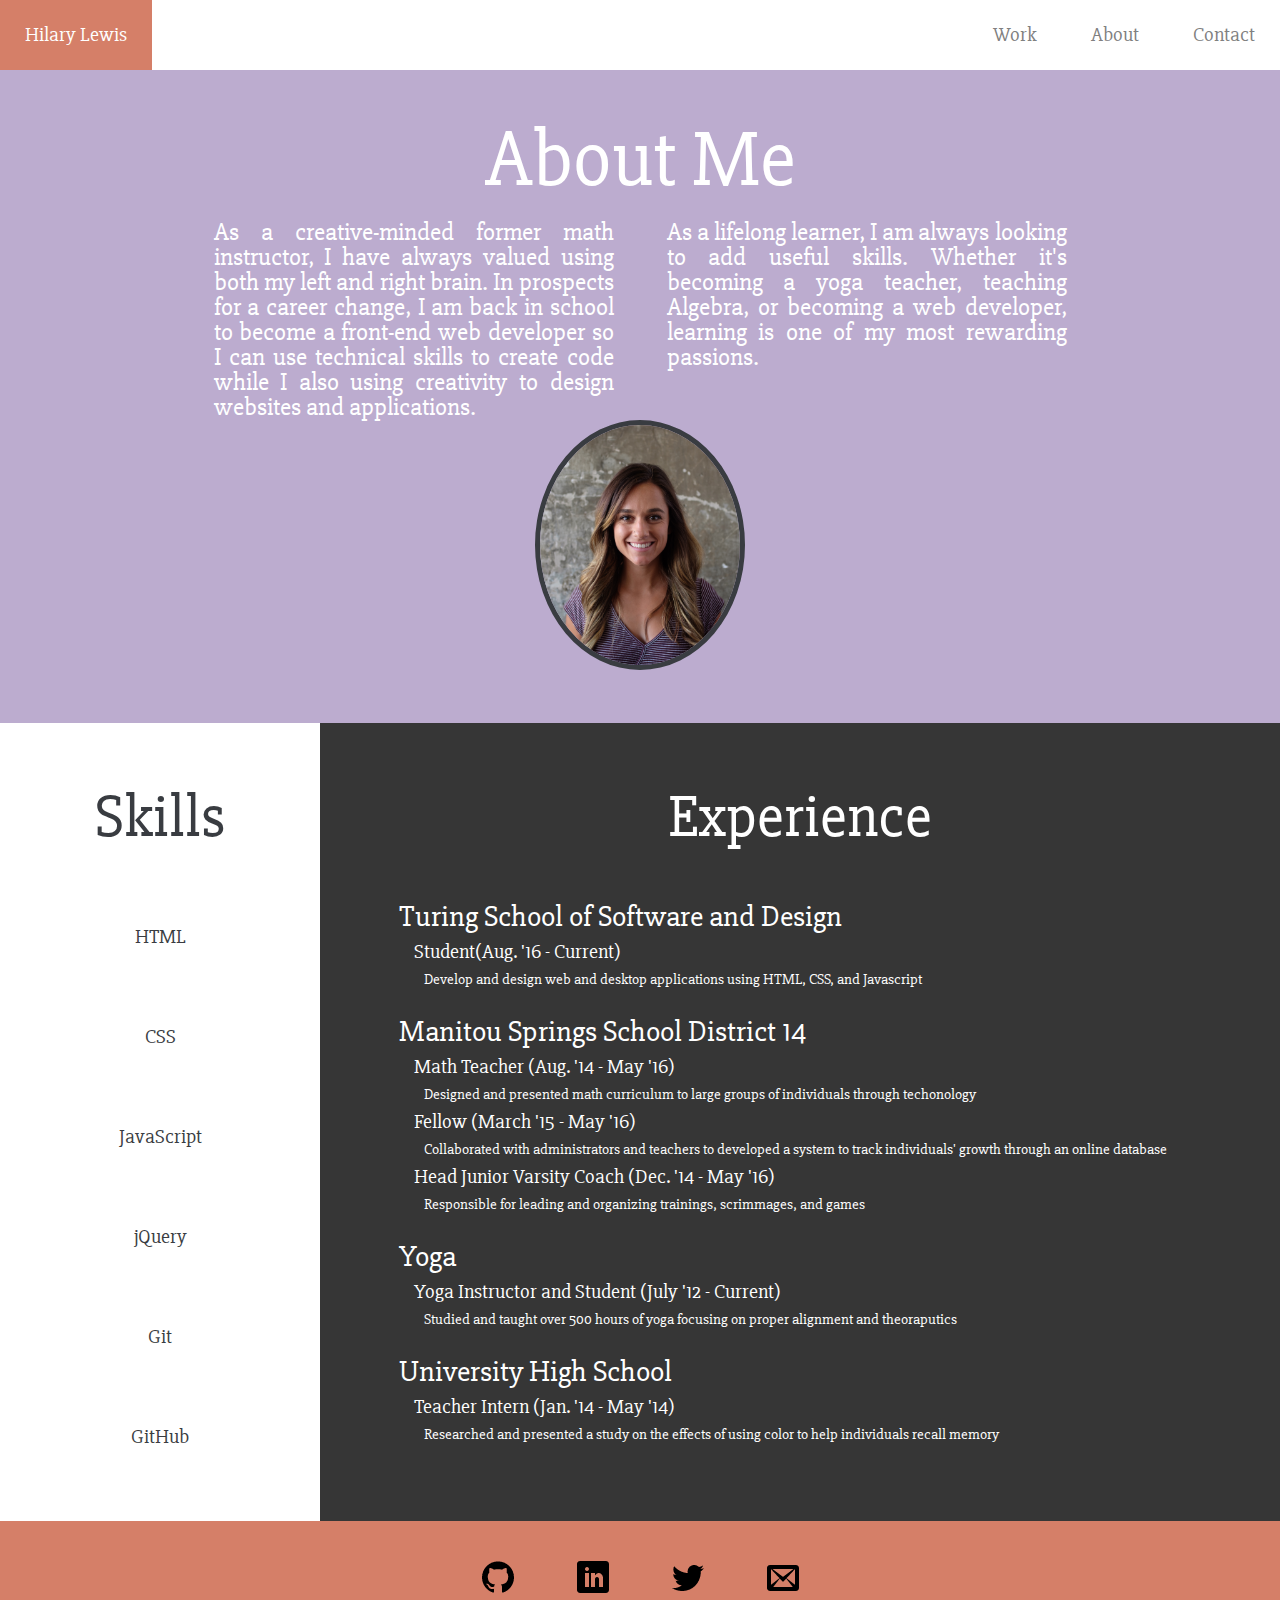
==== about-me.html @ 9472b470 "first commit for portfolio rough draft" ====
<!DOCTYPE html>

<html>
  <head>
    <title>About Me</title>
    <link rel="stylesheet" type="text/css" href="reset.css">
    <link rel="stylesheet" type="text/css" href="styles.css">
    <link href="https://fonts.googleapis.com/css?family=Slabo+27px" rel="stylesheet">
  </head>

  <body>
    <header>
      <h1> <a href="file:///Users/hilarylewis/Documents/Turing/Module-1/Projects/Portfolio/home.html">Hilary Lewis</a></h1>
      <nav>
        <ul>
          <li><a href="file:///Users/hilarylewis/Documents/Turing/Module-1/Projects/Portfolio/my-work.html">Work</a></li>
          <li><a href="file:///Users/hilarylewis/Documents/Turing/Module-1/Projects/Portfolio/about-me.html">About</a></li>
          <li><a href="file:///Users/hilarylewis/Documents/Turing/Module-1/Projects/Portfolio/contact-me.html">Contact</a></li>
        </ul>
      </nav>
    </header>

    <section class="bio">
      <h2>About Me</h2>
      <p id="paragraph-1">As a creative-minded former math instructor, I have always valued using both my left and right brain. In prospects for a career change, I am back in school to become a front-end web developer so I can use technical skills to create code while I also using creativity to design websites and applications.</p>

      <p id="paragraph-2">As a lifelong learner, I am always looking to add useful skills. Whether it's becoming a yoga teacher, teaching Algebra, or becoming a web developer, learning is one of my most rewarding passions.</p>

      <br>

      <img src="./images/hilary-lewis.jpg" alt="Hilary Lewis" />
    </section>

    <section id="skills">
      <h3>Skills</h3>
        <h5>HTML</h5>
        <h5>CSS</h5>
        <h5>JavaScript</h5>
        <h5>jQuery</h5>
        <h5>Git</h5>
        <h5>GitHub</h5>
    </section>

    <section id="experience">
      <h3>Experience</h3>
      <article class="jobs">
        <h4>Turing School of Software and Design</h4>
        <h5>Student(Aug. '16 - Current)</h5>
        <p>Develop and design web and desktop applications using HTML, CSS, and Javascript </p>
      </article>

      <article class="jobs">
        <h4>Manitou Springs School District 14</h4>
        <h5>Math Teacher (Aug. '14 - May '16)</h5>
        <p>Designed and presented math curriculum to large groups of individuals through techonology</p>

        <h5>Fellow (March '15 - May '16)</h5>
        <p>Collaborated with administrators and teachers to developed a system to track individuals' growth through an online database</p>

        <h5>Head Junior Varsity Coach (Dec. '14 - May '16)</h5>
        <p>Responsible for leading and organizing trainings, scrimmages, and games</p>
      </article>

      <article class="jobs">
        <h4>Yoga</h4>
          <h5>Yoga Instructor and Student (July '12 - Current)</h5>
            <p>Studied and taught over 500 hours of yoga focusing on proper alignment and theoraputics</p>
      </article>

      <article class="jobs">
        <h4>University High School</h4>
          <h5>Teacher Intern (Jan. '14 - May '14)</h5>
            <p>Researched and presented a study on the effects of using color to help individuals recall memory</p>
      </article>
    </section>

    <footer>
      <a href="https://github.com/hilarylewis92" target="_blank"><img src="images/github.png" alt="github" /></a>
      <a href="https://www.linkedin.com/in/hilary-lewis-b276277b" target="_blank"><img src="images/linkedin.png" alt="linkedin" /></a>
      <a href="https://twitter.com/hilarylewis92" target="_blank"><img src="images/twitter.png" alt="twitter" /></a>
      <a href="mailto:hilarylewis92@gmail.com"><img src="images/envelop.png" alt="email" /></a>
    </footer>

  </body>
</html>
---- styles.css ----
body {
  font-family: 'Slabo 27px', serif;
}

/*header navigation bar*/
header {
  background-color: white;
  height: 70px;
}
h1 {
  display: inline-block;
}
h1 a {
  display: inline-block;
  padding: 25px;
  font-size: 20px;
  color: gray;
  text-decoration: none;
}
h1 a:hover {
  background-color: rgb(213, 127, 104);
  color: white;
  height: 20px;
  text-decoration: none;
}
nav{
  float: right;
  font-size: 20px;
}
li {
  display: inline-block;
}
li a{
  display: inline-block;
  padding: 25px;
  color: gray;
  text-decoration: none;
}
li a:hover {
  background-color: rgb(123, 114, 170);
  color: white;
  height: 20px;
}

/*footer*/
footer {
  background-color: rgb(205, 194, 235);
  height: 70px;
  text-align: center;
  padding-top: 40px
}
footer a {
  padding: 30px;
}
footer img:hover {
  height: 40px;
  width: 40px;
}

/*Home page*/
#hero {
  text-align: center;
  padding: 150px;
  background: url("./images/background-image.jpg") no-repeat;
  background-size: cover;
}

#hero h2 {
  font-size: 80px;
  color: white !important;
  padding-bottom: 20px;
}

#hero a {
  font-size: 30px;
  text-transform: uppercase;
  text-decoration: none;
  color: rgb(57, 60, 65);
}

a {
  text-decoration: none;
}

.button {
  background-color: rgb(208, 208, 208);
 border: 1px solid gray;
 padding: 10px 30px;
 text-align: center;
 display: inline-block;
 font-size: 16px;
}

.more-button {
  font-size: 30px;
  text-align: center;
  margin: 60px;
}

.button:hover {
  background-color: gray;
}

.container {
  position: relative;
  height: 550px;
}

.container h3 {
  color: rgb(57, 60, 65) !important;
  font-size: 60px;
  margin: 60px 0px;
  text-align: center;
}

.three-columns-1 {
  display: inline-block;
  margin-left: 170px;
  margin-right: 270px;
}

.three-columns-2 {
  display: inline-block;

}

.three-columns-3 {
  display: inline-block;
  margin-left: 270px;
}

.discription {
  opacity: 0;
  position: absolute;
  text-align: center;
  width: 250px;
  margin: 120px 25px;;
  color: white;
  background: #000000;
  display: none;
}

a:hover .picture {
  display: clear;
  ocacity: 0.8;
}

.picture {
  border-radius: 100%;
  border: 2px solid gray;
  height: 280px;
  width: 280px;
  position: absolute;
}

.project-title {
  text-decoration: none;
  font-size: 25px;
  margin-top: 260px;
  color: gray;
}


footer {
  background-color: rgb(213, 127, 104);
  height: 70px;
  text-align: center;
  padding-top: 40px
}

footer a {
  padding: 30px;
}

footer img:hover {
  height: 30px;
  width: 30px;
}

.bio {
  text-align: center;
  background: rgb(188, 172, 207);
  padding: 50px;
  color:  rgb(57, 60, 65);
}

.bio h2 {
  font-size: 80px;
  color: white;
}

.bio p {
  font-size: 25px;
  text-align: justify;
  color: white;
  margin-top: 20px;
}

#paragraph-1 {
  display: inline-block;
  vertical-align: top;
  width: 400px;
}
#paragraph-2 {
  vertical-align: top;
  display: inline-block;
  margin-left: 50px;
  width: 400px;
}

.bio img {
  height: 240px;
  width: 200px;
  border-radius: 100%;
  border: 5px solid rgb(57, 60, 65);
}

#skills {
  color:  rgb(57, 60, 65);
  padding: 5%;
  text-align: center;
  display: inline-block;
  width: 15%;
  float: left;
}

#skills h3 {
  font-size: 60px;
  padding-bottom: 40px;
  text-align: center;
}

#skills h5 {
  font-size: 20px;
  display: block;
  padding: 40px
}


#experience {
  padding: 5%;
  color:  white;
  background-color: rgb(54, 54, 54);
  text-align: left;
  display: inline-block;
  width: 65%;
}

#experience .jobs {
  padding: 10px;
}

#experience h3 {
  font-size: 60px;
  padding-bottom: 40px;
  text-align: center;
}

#experience h4 {
  font-size: 30px;
  padding: 5px;
}

#experience h5 {
  font-size: 20px;
  padding: 5px 20px;
}

#experience p {
  padding: 5px 30px;
  font-size: 15px;
}

#mywork {
  background-color: rgb(54, 54, 54);
  position: relative;
  height: 800px;
}

#mywork h3 {
  color: white !important;
  font-size: 60px;
  /*margin: 20px 0px;*/
  text-align: center;
}

@media screen and (max-width: 880px) {
  #experience, #skills {
    display: block;
    width: 100%;
  }

  #skills {
    background-color: white;
  }

  #skills h5 {
    display: inline-block;
    padding: 15px;
  }

  #experience h3 {
    margin-top: 200px;
  }
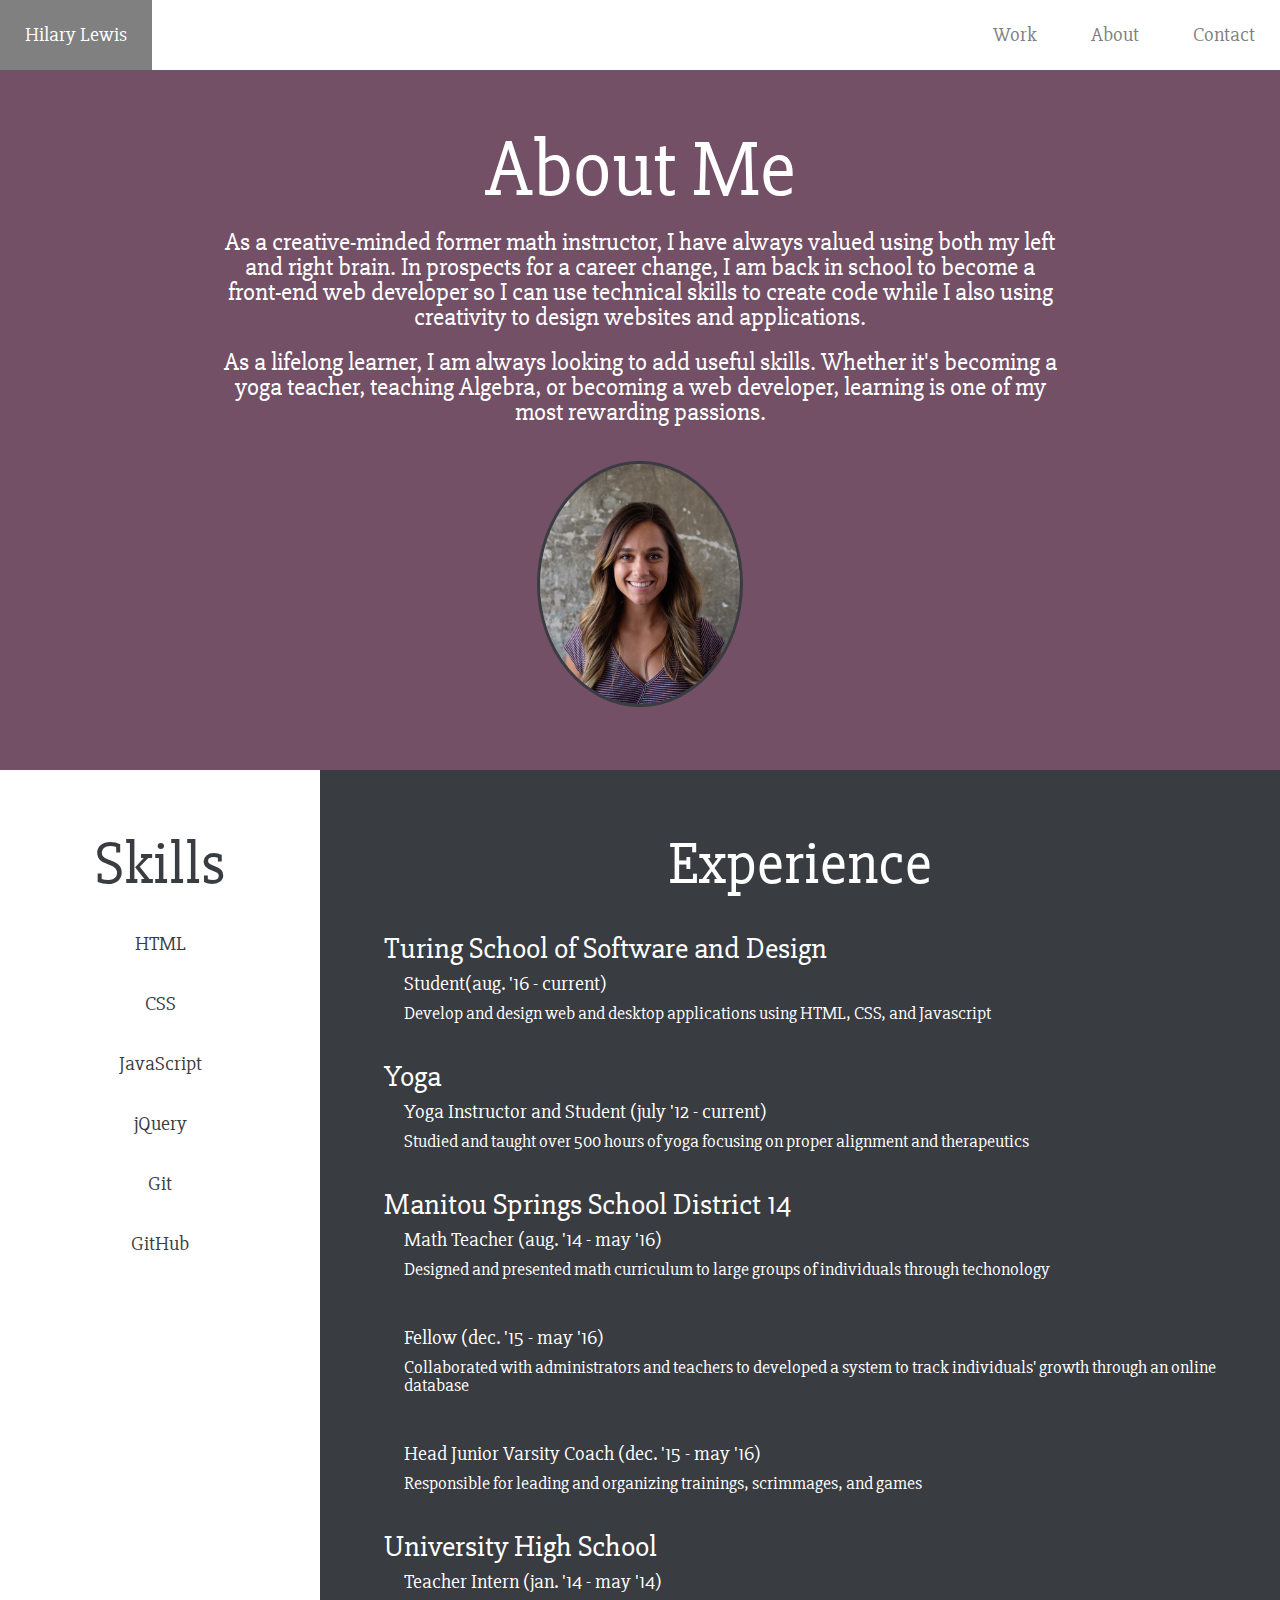
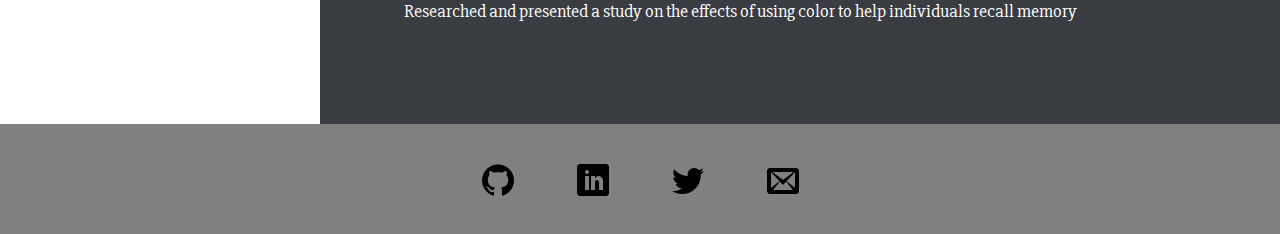
==== commit aeacd0ed: "updated mission statement" ====
--- a/about-me.html
+++ b/about-me.html
@@ -22,9 +22,9 @@
 
     <section class="bio">
       <h2>About Me</h2>
-      <p id="paragraph-1">As a creative-minded former math instructor, I have always valued using both my left and right brain. In prospects for a career change, I am back in school to become a front-end web developer so I can use technical skills to create code while I also using creativity to design websites and applications.</p>
+      <p class="paragraph">As a creative-minded former math instructor, I have always valued using both my left and right brain. In prospects for a career change, I am back in school to become a front-end web developer so I can use technical skills to create code while I also using creativity to design websites and applications.</p>
 
-      <p id="paragraph-2">As a lifelong learner, I am always looking to add useful skills. Whether it's becoming a yoga teacher, teaching Algebra, or becoming a web developer, learning is one of my most rewarding passions.</p>
+      <p class="paragraph">As a lifelong learner, I am always looking to add useful skills. Whether it's becoming a yoga teacher, teaching Algebra, or becoming a web developer, learning is one of my most rewarding passions.</p>
 
       <br>
 
@@ -45,31 +45,33 @@
       <h3>Experience</h3>
       <article class="jobs">
         <h4>Turing School of Software and Design</h4>
-        <h5>Student(Aug. '16 - Current)</h5>
+        <h5>Student(aug. '16 - current)</h5>
         <p>Develop and design web and desktop applications using HTML, CSS, and Javascript </p>
       </article>
 
       <article class="jobs">
+        <h4>Yoga</h4>
+        <h5>Yoga Instructor and Student (july '12 - current)</h5>
+        <p>Studied and taught over 500 hours of yoga focusing on proper alignment and therapeutics</p>
+      </article>
+
+      <article class="jobs">
         <h4>Manitou Springs School District 14</h4>
-        <h5>Math Teacher (Aug. '14 - May '16)</h5>
+
+        <h5>Math Teacher (aug. '14 - may '16)</h5>
         <p>Designed and presented math curriculum to large groups of individuals through techonology</p>
 
-        <h5>Fellow (March '15 - May '16)</h5>
+        <h5>Fellow (dec. '15 - may '16)</h5>
         <p>Collaborated with administrators and teachers to developed a system to track individuals' growth through an online database</p>
 
-        <h5>Head Junior Varsity Coach (Dec. '14 - May '16)</h5>
+        <h5>Head Junior Varsity Coach (dec. '15 - may '16)</h5>
         <p>Responsible for leading and organizing trainings, scrimmages, and games</p>
       </article>
 
-      <article class="jobs">
-        <h4>Yoga</h4>
-          <h5>Yoga Instructor and Student (July '12 - Current)</h5>
-            <p>Studied and taught over 500 hours of yoga focusing on proper alignment and theoraputics</p>
-      </article>
 
       <article class="jobs">
         <h4>University High School</h4>
-          <h5>Teacher Intern (Jan. '14 - May '14)</h5>
+          <h5>Teacher Intern (jan. '14 - may '14)</h5>
             <p>Researched and presented a study on the effects of using color to help individuals recall memory</p>
       </article>
     </section>
--- a/styles.css
+++ b/styles.css
@@ -15,13 +15,11 @@
   padding: 25px;
   font-size: 20px;
   color: gray;
-  text-decoration: none;
 }
 h1 a:hover {
-  background-color: rgb(213, 127, 104);
+  background-color: gray;
   color: white;
   height: 20px;
-  text-decoration: none;
 }
 nav{
   float: right;
@@ -37,50 +35,47 @@
   text-decoration: none;
 }
 li a:hover {
-  background-color: rgb(123, 114, 170);
+  background-color: gray;
   color: white;
   height: 20px;
 }
 
-/*footer*/
-footer {
-  background-color: rgb(205, 194, 235);
-  height: 70px;
-  text-align: center;
-  padding-top: 40px
-}
-footer a {
-  padding: 30px;
-}
-footer img:hover {
-  height: 40px;
-  width: 40px;
-}
-
 /*Home page*/
+a {
+  text-decoration: none;
+}
+
 #hero {
-  text-align: center;
-  padding: 150px;
   background: url("./images/background-image.jpg") no-repeat;
   background-size: cover;
-}
-
-#hero h2 {
-  font-size: 80px;
+  height: 700px;
+  width: width;
+  text-align: center;
+}
+
+.intro {
+  font-size: 90px;
   color: white !important;
-  padding-bottom: 20px;
+  padding-top: 160px;
+  text-shadow: -1px 0 black, 0 1px black, 1px 0 black, 0 -1px black;
+
+}
+
+#hero p {
+  font-size: 60px;
+  color: white;
+  margin: 20px 150px;
+  text-align: center;
+  text-shadow: -1px 0 black, 0 1px black, 1px 0 black, 0 -1px black;
+
 }
 
 #hero a {
-  font-size: 30px;
+  font-size: 20px;
   text-transform: uppercase;
-  text-decoration: none;
-  color: rgb(57, 60, 65);
-}
-
-a {
-  text-decoration: none;
-}
+  color: rgb(57, 60, 65) !important;
+}
+
 
 .button {
   background-color: rgb(208, 208, 208);
@@ -93,8 +88,8 @@
 
 .more-button {
   font-size: 30px;
-  text-align: center;
   margin: 60px;
+  text-align: center;
 }
 
 .button:hover {
@@ -103,13 +98,13 @@
 
 .container {
   position: relative;
-  height: 550px;
+  height: 600px;
 }
 
 .container h3 {
   color: rgb(57, 60, 65) !important;
   font-size: 60px;
-  margin: 60px 0px;
+  padding: 60px;
   text-align: center;
 }
 
@@ -154,15 +149,15 @@
 }
 
 .project-title {
-  text-decoration: none;
+  /*text-decoration: none;*/
   font-size: 25px;
   margin-top: 260px;
   color: gray;
 }
 
-
+/*footer*/
 footer {
-  background-color: rgb(213, 127, 104);
+  background-color: gray;
   height: 70px;
   text-align: center;
   padding-top: 40px
@@ -177,42 +172,31 @@
   width: 30px;
 }
 
+/*about me*/
 .bio {
   text-align: center;
-  background: rgb(188, 172, 207);
-  padding: 50px;
-  color:  rgb(57, 60, 65);
+  background: rgb(115, 80, 102);
+  height: 700px;
 }
 
 .bio h2 {
   font-size: 80px;
-  color: white;
-}
-
-.bio p {
+  color: white !important;
+  padding-top: 60px;
+}
+
+.paragraph {
+  color: white;
   font-size: 25px;
-  text-align: justify;
-  color: white;
-  margin-top: 20px;
-}
-
-#paragraph-1 {
-  display: inline-block;
-  vertical-align: top;
-  width: 400px;
-}
-#paragraph-2 {
-  vertical-align: top;
-  display: inline-block;
-  margin-left: 50px;
-  width: 400px;
+  text-align: center;
+  margin: 20px 220px
 }
 
 .bio img {
   height: 240px;
   width: 200px;
   border-radius: 100%;
-  border: 5px solid rgb(57, 60, 65);
+  border: 3px solid rgb(57, 60, 65);
 }
 
 #skills {
@@ -233,21 +217,20 @@
 #skills h5 {
   font-size: 20px;
   display: block;
-  padding: 40px
-}
-
+  padding-bottom: 40px;
+}
 
 #experience {
   padding: 5%;
   color:  white;
-  background-color: rgb(54, 54, 54);
+  background-color: rgb(57, 60, 65);
   text-align: left;
   display: inline-block;
   width: 65%;
 }
 
 #experience .jobs {
-  padding: 10px;
+  /*padding-bottom: 10px;*/
 }
 
 #experience h3 {
@@ -258,29 +241,33 @@
 
 #experience h4 {
   font-size: 30px;
-  padding: 5px;
 }
 
 #experience h5 {
   font-size: 20px;
-  padding: 5px 20px;
+  padding: 10px 20px;
+  font: sans-serif;
 }
 
 #experience p {
-  padding: 5px 30px;
-  font-size: 15px;
-}
+  padding: 0px 0px 40px 20px;
+  font-size: 18px;
+    font: sans-serif;
+}
+
+
+/*my work*/
 
 #mywork {
-  background-color: rgb(54, 54, 54);
+  background-color: rgb(57, 60, 65);
   position: relative;
-  height: 800px;
+  height: 1300px;
 }
 
 #mywork h3 {
   color: white !important;
-  font-size: 60px;
-  /*margin: 20px 0px;*/
+  font-size: 80px;
+  padding: 60px;
   text-align: center;
 }
 
